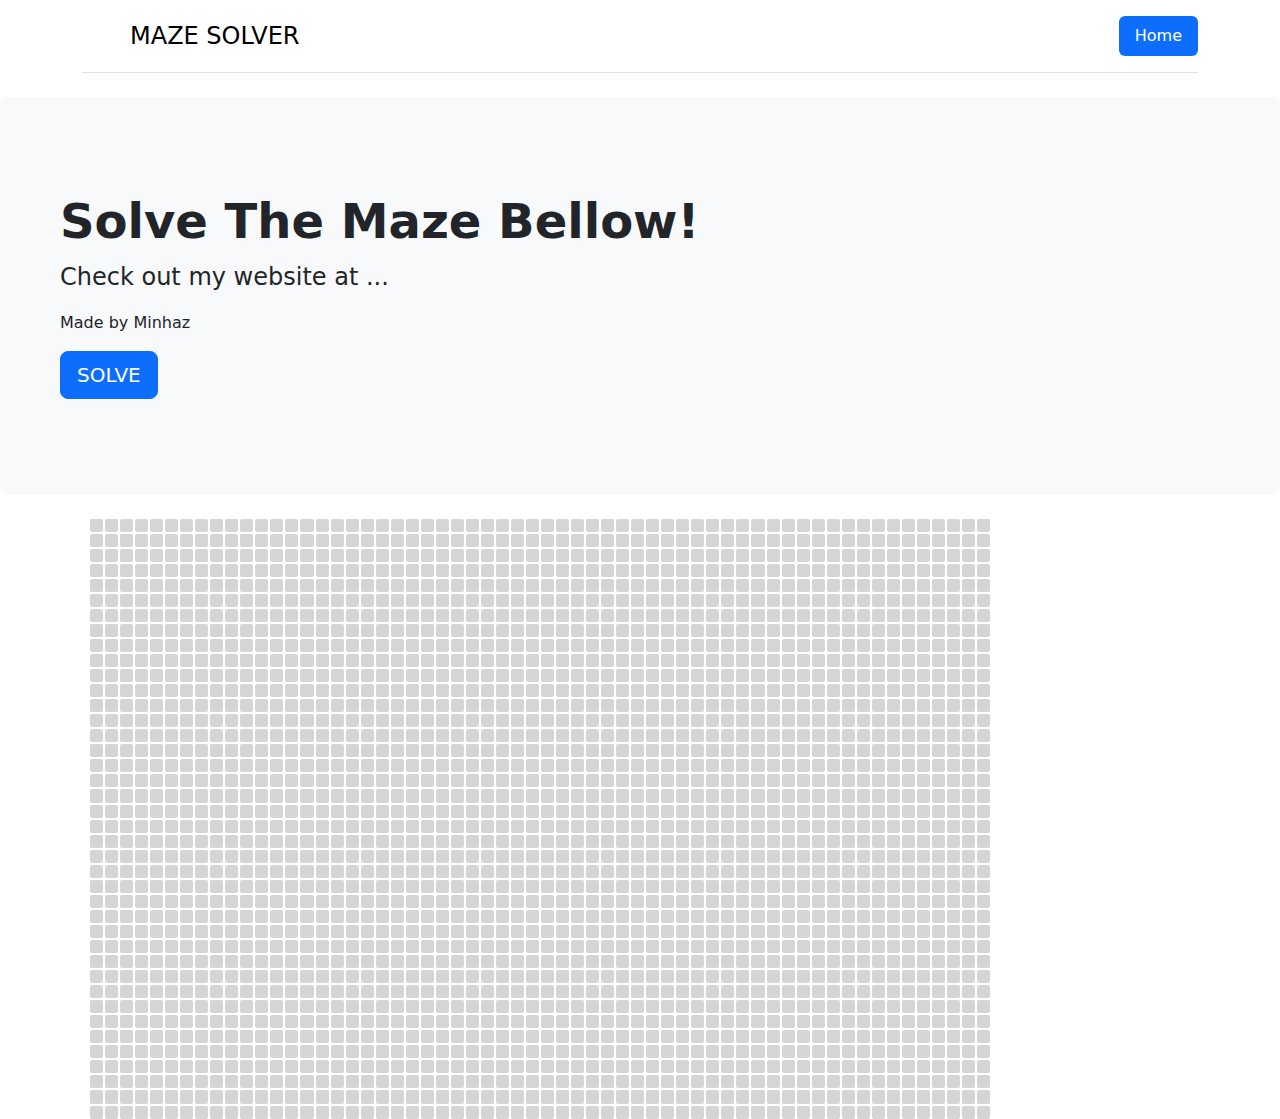
==== index.html @ d2d4ce14 "Add files via upload" ====
<!DOCTYPE html>
<html lang="en">
<head>
    <meta charset="UTF-8">
    <meta name="viewport" content="width=device-width, initial-scale=1.0">
    <title>Maze Solver</title>
    <link href="https://cdn.jsdelivr.net/npm/bootstrap@5.3.3/dist/css/bootstrap.min.css" rel="stylesheet" integrity="sha384-QWTKZyjpPEjISv5WaRU9OFeRpok6YctnYmDr5pNlyT2bRjXh0JMhjY6hW+ALEwIH" crossorigin="anonymous">
    <link rel="stylesheet" href="style.css">
</head>
<body>

    <div class="container">
        <header class="d-flex flex-wrap justify-content-center py-3 mb-4 border-bottom">
          <a href="/" class="d-flex align-items-center mb-3 mb-md-0 me-md-auto link-body-emphasis text-decoration-none">
            <svg class="bi me-2" width="40" height="32"><use xlink:href="#bootstrap"></use></svg>
            <span class="fs-4">MAZE SOLVER</span>
          </a>
    
          <ul class="nav nav-pills">
            <li class="nav-item"><a href="./homepage.html" class="nav-link active" aria-current="page">Home</a></li>
          </ul>
        </header>
      </div>
    
    
    <div>


    <div class="p-5 mb-4 bg-body-tertiary rounded-3">
        <div class="container-fluid py-5">
            <h1 class="display-5 fw-bold">Solve The Maze Bellow!</h1>
            <p class="col-md-8 fs-4">Check out my website at ...</p>
            <p>Made by Minhaz</p>
            <button class="btn btn-primary btn-lg solvemaze" type="button">SOLVE</button>
        </div>
        </div>

    </div>
    <div class="main_maze" style="width: 900px;height: 600px;background-color: rgb(255, 255, 255);margin-top: 1vh;">

    </div>
    

    <div class="container">
    </div>



    <script src="https://ajax.googleapis.com/ajax/libs/jquery/3.7.1/jquery.min.js"></script>
    <script src="https://cdn.jsdelivr.net/npm/@popperjs/core@2.11.8/dist/umd/popper.min.js" integrity="sha384-I7E8VVD/ismYTF4hNIPjVp/Zjvgyol6VFvRkX/vR+Vc4jQkC+hVqc2pM8ODewa9r" crossorigin="anonymous"></script>
    <script src="https://cdn.jsdelivr.net/npm/bootstrap@5.3.3/dist/js/bootstrap.min.js" integrity="sha384-0pUGZvbkm6XF6gxjEnlmuGrJXVbNuzT9qBBavbLwCsOGabYfZo0T0to5eqruptLy" crossorigin="anonymous"></script>
    <script src="index.js"></script>
</body>
</html>
---- style.css ----
.main_maze{
    display: grid;
    gap: 2px;
    margin-left: 10vh;

    grid-template-columns: repeat(60,1fr);
    grid-template-rows: repeat(40,1fr);
}

.divhere{
    background-color: rgb(213, 213, 213);
    border-radius: 2px;
}

.active{
    background-color: rgb(0, 0, 0);
}

.pathhere{
    background-color: rgb(96, 234, 255);
}
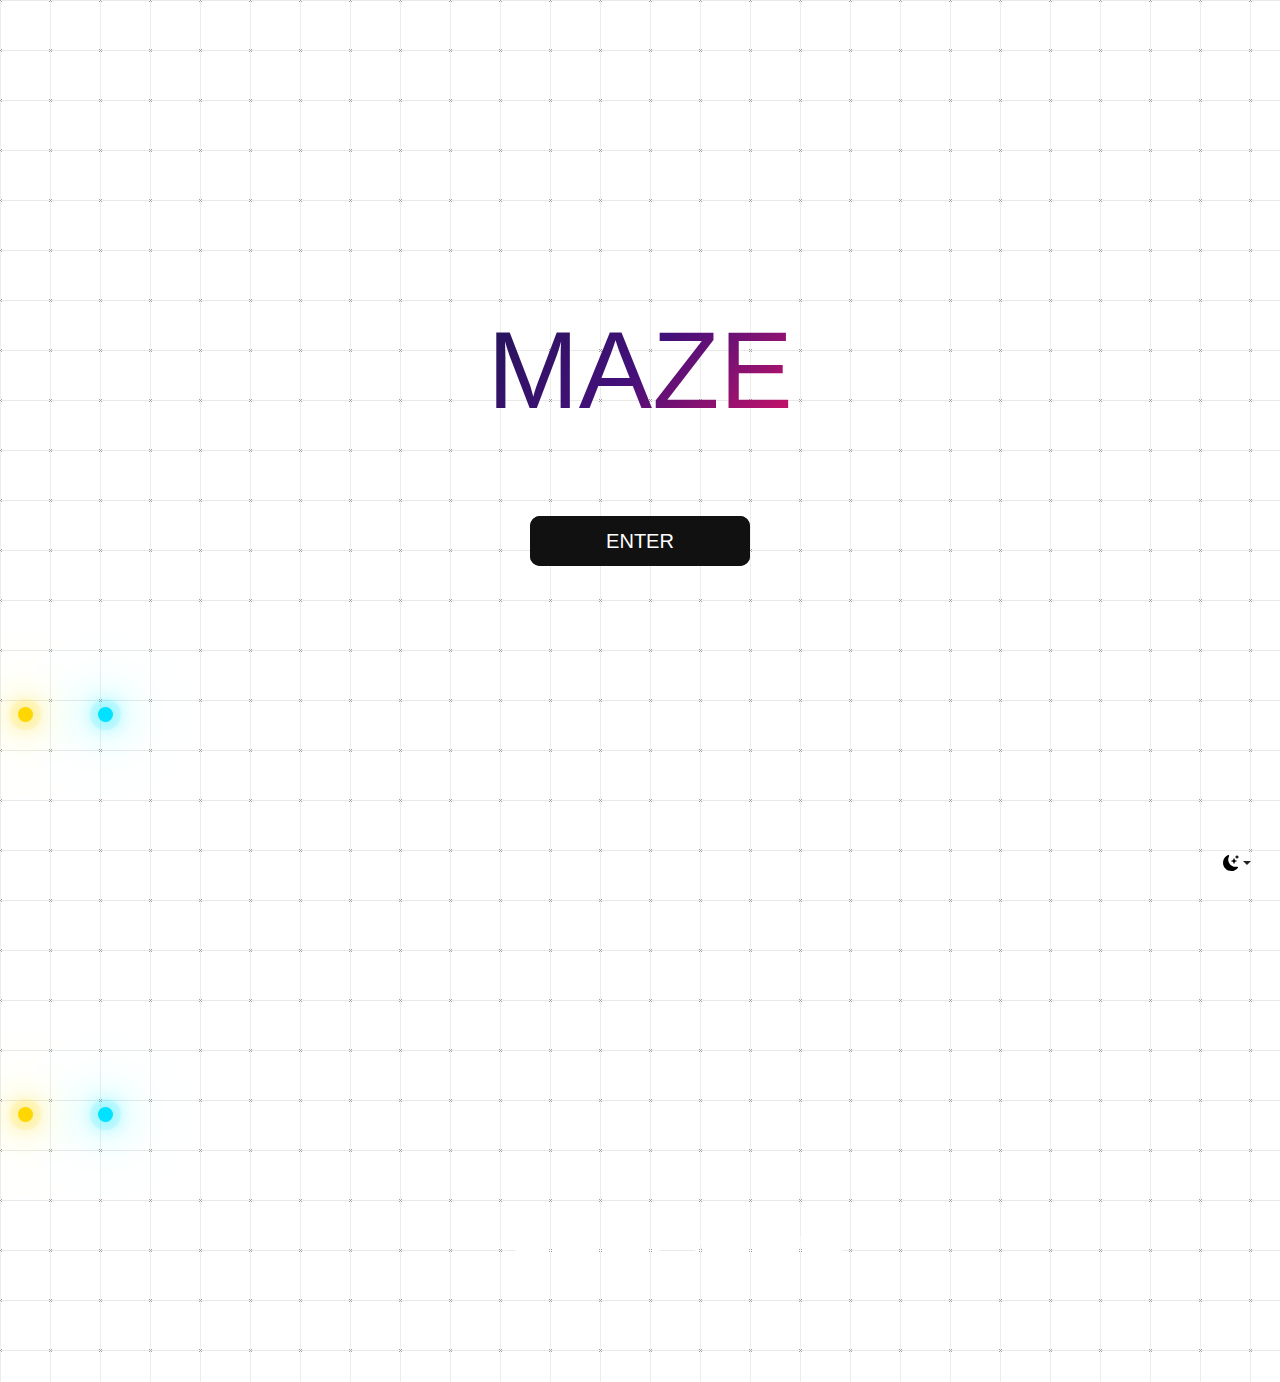
==== commit cbb143df: "Add files via upload" ====
--- a/index.html
+++ b/index.html
@@ -3,52 +3,434 @@
 <head>
     <meta charset="UTF-8">
     <meta name="viewport" content="width=device-width, initial-scale=1.0">
-    <title>Maze Solver</title>
-    <link href="https://cdn.jsdelivr.net/npm/bootstrap@5.3.3/dist/css/bootstrap.min.css" rel="stylesheet" integrity="sha384-QWTKZyjpPEjISv5WaRU9OFeRpok6YctnYmDr5pNlyT2bRjXh0JMhjY6hW+ALEwIH" crossorigin="anonymous">
+    <title>Document</title><link href="https://cdn.jsdelivr.net/npm/bootstrap@5.3.3/dist/css/bootstrap.min.css" rel="stylesheet" integrity="sha384-QWTKZyjpPEjISv5WaRU9OFeRpok6YctnYmDr5pNlyT2bRjXh0JMhjY6hW+ALEwIH" crossorigin="anonymous">
     <link rel="stylesheet" href="style.css">
+
+    <style>
+
+        
+
+        .glow-on-hover {
+            width: 220px;
+            height: 50px;
+            border: none;
+            outline: none;
+            color: #fff;
+            background: #111;
+            cursor: pointer;
+            position: relative;
+            z-index: 0;
+            border-radius: 10px;
+        }
+
+        .glow-on-hover:before {
+            content: '';
+            background: linear-gradient(45deg, #ff0000, #ff7300, #fffb00, #48ff00, #00ffd5, #002bff, #7a00ff, #ff00c8, #ff0000);
+            position: absolute;
+            top: -2px;
+            left:-2px;
+            background-size: 400%;
+            z-index: -1;
+            filter: blur(5px);
+            width: calc(100% + 4px);
+            height: calc(100% + 4px);
+            animation: glowing 20s linear infinite;
+            opacity: 0;
+            transition: opacity .3s ease-in-out;
+            border-radius: 10px;
+        }
+
+        .glow-on-hover:active {
+            color: #000
+        }
+
+        .glow-on-hover:active:after {
+            background: transparent;
+        }
+
+        .glow-on-hover:hover:before {
+            opacity: 1;
+        }
+
+        .glow-on-hover:after {
+            z-index: -1;
+            content: '';
+            position: absolute;
+            width: 100%;
+            height: 100%;
+            background: #111;
+            left: 0;
+            top: 0;
+            border-radius: 10px;
+        }
+
+        @keyframes glowing {
+            0% { background-position: 0 0; }
+            50% { background-position: 400% 0; }
+            100% { background-position: 0 0; }
+        }
+
+        .animate-charcter
+        {
+        text-transform: uppercase;
+        background-image: linear-gradient(
+            -225deg,
+            #231557 0%,
+            #44107a 29%,
+            #ff1361 67%,
+            #fff800 100%
+        );
+        background-size: auto auto;
+        background-clip: border-box;
+        background-size: 200% auto;
+        color: #fff;
+        background-clip: text;
+        text-fill-color: transparent;
+        -webkit-background-clip: text;
+        -webkit-text-fill-color: transparent;
+        animation: textclip 2s linear infinite;
+        display: inline-block;
+            font-size: 190px;
+        }
+
+        @keyframes textclip {
+        to {
+            background-position: 200% center;
+        }
+        }
+        /* ------------------ */
+
+   
+        * {
+        margin: 0;
+        padding: 0;
+        }
+
+        body {
+        display: flex; 
+        justify-content: center;
+        align-items: center;
+        width: 100%;
+        min-height: 100vh;
+        background: #000;
+        overflow: hidden;
+        }
+
+        .glowing {
+        position: relative;
+        min-width: 700px;
+        height: 550px;
+        margin: -150px;
+        transform-origin: right;
+        animation: colorChange 5s linear infinite;
+        }
+
+        .glowing:nth-child(even) {
+        transform-origin: left;
+        }
+
+        @keyframes colorChange {
+        0% {
+            filter: hue-rotate(0deg);
+            transform: rotate(0deg);
+        }
+        100% {
+            filter: hue-rotate(360deg);
+            transform: rotate(360deg);
+        }
+        }
+
+        .glowing span {
+        position: absolute;
+        top: calc(80px * var(--i));
+        left: calc(80px * var(--i));
+        bottom: calc(80px * var(--i));
+        right: calc(80px * var(--i));
+        }
+
+        .glowing span::before {
+        content: "";
+        position: absolute;
+        top: 50%;
+        left: -8px;
+        width: 15px;
+        height: 15px;
+        background: #f00;
+        border-radius: 50%;
+        }
+
+        .glowing span:nth-child(3n + 1)::before {
+        background: rgba(134,255,0,1);
+        box-shadow: 0 0 20px rgba(134,255,0,1),
+            0 0 40px rgba(134,255,0,1),
+            0 0 60px rgba(134,255,0,1),
+            0 0 80px rgba(134,255,0,1),
+            0 0 0 8px rgba(134,255,0,.1);
+        }
+
+        .glowing span:nth-child(3n + 2)::before {
+        background: rgba(255,214,0,1);
+        box-shadow: 0 0 20px rgba(255,214,0,1),
+            0 0 40px rgba(255,214,0,1),
+            0 0 60px rgba(255,214,0,1),
+            0 0 80px rgba(255,214,0,1),
+            0 0 0 8px rgba(255,214,0,.1);
+        }
+
+        .glowing span:nth-child(3n + 3)::before {
+        background: rgba(0,226,255,1);
+        box-shadow: 0 0 20px rgba(0,226,255,1),
+            0 0 40px rgba(0,226,255,1),
+            0 0 60px rgba(0,226,255,1),
+            0 0 80px rgba(0,226,255,1),
+            0 0 0 8px rgba(0,226,255,.1);
+        }
+
+        .glowing span:nth-child(3n + 5) {
+        animation: animate 10s alternate infinite;
+        }
+
+        .glowing span:nth-child(3n + 10) {
+        animation: animate-reverse 3s alternate infinite;
+        }
+
+        .glowing span:nth-child(3n + 3) {
+        animation: animate 8s alternate infinite; 
+        }
+
+        @keyframes animate {
+        0% {
+            transform: rotate(180deg);
+        }
+        5% {
+            transform: rotate(0deg);
+        }
+
+
+
+
+
+
+
+
+
+
+
+
+        
+        10% {
+            transform: rotate(360deg);
+        }
+        }
+
+        @keyframes animate-reverse {
+        0% {
+            transform: rotate(360deg);
+        }
+        
+        5% {
+            transform: rotate(180deg);
+        }
+        
+        10% {
+            transform: rotate(0deg);
+        }
+        }
+
+        /* ------------------------------ */
+
+        @import url(https://fonts.googleapis.com/css?family=Exo:100);
+        @-webkit-keyframes bg-scrolling-reverse {
+        100% {
+            background-position: 50px 50px;
+        }
+        }
+        @-moz-keyframes bg-scrolling-reverse {
+        100% {
+            background-position: 50px 50px;
+        }
+        }
+        @-o-keyframes bg-scrolling-reverse {
+        100% {
+            background-position: 50px 50px;
+        }
+        }
+        @keyframes bg-scrolling-reverse {
+        100% {
+            background-position: 50px 50px;
+        }
+        }
+        @-webkit-keyframes bg-scrolling {
+        0% {
+            background-position: 50px 50px;
+        }
+        }
+        @-moz-keyframes bg-scrolling {
+        0% {
+            background-position: 50px 50px;
+        }
+        }
+        @-o-keyframes bg-scrolling {
+        0% {
+            background-position: 50px 50px;
+        }
+        }
+        @keyframes bg-scrolling {
+        0% {
+            background-position: 50px 50px;
+        }
+        }
+        /* Main styles */
+
+        body {
+            margin-top: 13.5rem;
+            color: #ffffff;
+            font: 400 16px/1.5 exo, ubuntu, "segoe ui", helvetica, arial, sans-serif;
+            text-align: center;
+            /* img size is 50x50 */
+            background: url("[data-uri]") repeat 0 0;
+            -webkit-animation: bg-scrolling-reverse 1.0s infinite;
+            /* Safari 4+ */
+            -moz-animation: bg-scrolling-reverse 1.0s infinite;
+            /* Fx 5+ */
+            -o-animation: bg-scrolling-reverse 1.0s infinite;
+            /* Opera 12+ */
+            animation: bg-scrolling-reverse 1.0s infinite;
+            /* IE 10+ */
+            -webkit-animation-timing-function: linear;
+            -moz-animation-timing-function: linear;
+            -o-animation-timing-function: linear;
+            animation-timing-function: linear;
+            /* } */
+            /* body::before { */
+            /* content: "INFINITY"; */
+            /* font-size: 8rem; */
+            /* font-weight: 100; */
+            /* font-style: normal; */
+            }
+
+       
+
+    </style>
 </head>
+
 <body>
-
-    <div class="container">
-        <header class="d-flex flex-wrap justify-content-center py-3 mb-4 border-bottom">
-          <a href="/" class="d-flex align-items-center mb-3 mb-md-0 me-md-auto link-body-emphasis text-decoration-none">
-            <svg class="bi me-2" width="40" height="32"><use xlink:href="#bootstrap"></use></svg>
-            <span class="fs-4">MAZE SOLVER</span>
-          </a>
+    <div class="bg"></div>
+   
+    <body class="d-flex h-100 text-center">
+
+      
+        <svg xmlns="http://www.w3.org/2000/svg" class="d-none">
+          <symbol id="check2" viewBox="0 0 16 16">
+            <path d="M13.854 3.646a.5.5 0 0 1 0 .708l-7 7a.5.5 0 0 1-.708 0l-3.5-3.5a.5.5 0 1 1 .708-.708L6.5 10.293l6.646-6.647a.5.5 0 0 1 .708 0z"></path>
+          </symbol>
+          <symbol id="circle-half" viewBox="0 0 16 16">
+            <path d="M8 15A7 7 0 1 0 8 1v14zm0 1A8 8 0 1 1 8 0a8 8 0 0 1 0 16z"></path>
+          </symbol>
+          <symbol id="moon-stars-fill" viewBox="0 0 16 16">
+            <path d="M6 .278a.768.768 0 0 1 .08.858 7.208 7.208 0 0 0-.878 3.46c0 4.021 3.278 7.277 7.318 7.277.527 0 1.04-.055 1.533-.16a.787.787 0 0 1 .81.316.733.733 0 0 1-.031.893A8.349 8.349 0 0 1 8.344 16C3.734 16 0 12.286 0 7.71 0 4.266 2.114 1.312 5.124.06A.752.752 0 0 1 6 .278z"></path>
+            <path d="M10.794 3.148a.217.217 0 0 1 .412 0l.387 1.162c.173.518.579.924 1.097 1.097l1.162.387a.217.217 0 0 1 0 .412l-1.162.387a1.734 1.734 0 0 0-1.097 1.097l-.387 1.162a.217.217 0 0 1-.412 0l-.387-1.162A1.734 1.734 0 0 0 9.31 6.593l-1.162-.387a.217.217 0 0 1 0-.412l1.162-.387a1.734 1.734 0 0 0 1.097-1.097l.387-1.162zM13.863.099a.145.145 0 0 1 .274 0l.258.774c.115.346.386.617.732.732l.774.258a.145.145 0 0 1 0 .274l-.774.258a1.156 1.156 0 0 0-.732.732l-.258.774a.145.145 0 0 1-.274 0l-.258-.774a1.156 1.156 0 0 0-.732-.732l-.774-.258a.145.145 0 0 1 0-.274l.774-.258c.346-.115.617-.386.732-.732L13.863.1z"></path>
+          </symbol>
+          <symbol id="sun-fill" viewBox="0 0 16 16">
+            <path d="M8 12a4 4 0 1 0 0-8 4 4 0 0 0 0 8zM8 0a.5.5 0 0 1 .5.5v2a.5.5 0 0 1-1 0v-2A.5.5 0 0 1 8 0zm0 13a.5.5 0 0 1 .5.5v2a.5.5 0 0 1-1 0v-2A.5.5 0 0 1 8 13zm8-5a.5.5 0 0 1-.5.5h-2a.5.5 0 0 1 0-1h2a.5.5 0 0 1 .5.5zM3 8a.5.5 0 0 1-.5.5h-2a.5.5 0 0 1 0-1h2A.5.5 0 0 1 3 8zm10.657-5.657a.5.5 0 0 1 0 .707l-1.414 1.415a.5.5 0 1 1-.707-.708l1.414-1.414a.5.5 0 0 1 .707 0zm-9.193 9.193a.5.5 0 0 1 0 .707L3.05 13.657a.5.5 0 0 1-.707-.707l1.414-1.414a.5.5 0 0 1 .707 0zm9.193 2.121a.5.5 0 0 1-.707 0l-1.414-1.414a.5.5 0 0 1 .707-.707l1.414 1.414a.5.5 0 0 1 0 .707zM4.464 4.465a.5.5 0 0 1-.707 0L2.343 3.05a.5.5 0 1 1 .707-.707l1.414 1.414a.5.5 0 0 1 0 .708z"></path>
+          </symbol>
+        </svg>
+        
+        
+     
+        
     
-          <ul class="nav nav-pills">
-            <li class="nav-item"><a href="./homepage.html" class="nav-link active" aria-current="page">Home</a></li>
+          
+        <div class="dropdown position-fixed bottom-0 end-0 mb-3 me-3 bd-mode-toggle">
+          <button class="btn btn-bd-primary py-2 dropdown-toggle d-flex align-items-center" id="bd-theme" type="button" aria-expanded="false" data-bs-toggle="dropdown" aria-label="Toggle theme (dark)">
+            <svg class="bi my-1 theme-icon-active" width="1em" height="1em"><use href="#moon-stars-fill"></use></svg>
+            <span class="visually-hidden" id="bd-theme-text">Toggle theme</span>
+          </button>
+          <ul class="dropdown-menu dropdown-menu-end shadow" aria-labelledby="bd-theme-text">
+            <li>
+              <button type="button" class="dropdown-item d-flex align-items-center" data-bs-theme-value="light" aria-pressed="false">
+                <svg class="bi me-2 opacity-50" width="1em" height="1em"><use href="#sun-fill"></use></svg>
+                Light
+                <svg class="bi ms-auto d-none" width="1em" height="1em"><use href="#check2"></use></svg>
+              </button>
+            </li>
+            <li>
+              <button type="button" class="dropdown-item d-flex align-items-center active" data-bs-theme-value="dark" aria-pressed="true">
+                <svg class="bi me-2 opacity-50" width="1em" height="1em"><use href="#moon-stars-fill"></use></svg>
+                Dark
+                <svg class="bi ms-auto d-none" width="1em" height="1em"><use href="#check2"></use></svg>
+              </button>
+            </li>
+            <li>
+              <button type="button" class="dropdown-item d-flex align-items-center" data-bs-theme-value="auto" aria-pressed="false">
+                <svg class="bi me-2 opacity-50" width="1em" height="1em"><use href="#circle-half"></use></svg>
+                Auto
+                <svg class="bi ms-auto d-none" width="1em" height="1em"><use href="#check2"></use></svg>
+              </button>
+            </li>
           </ul>
-        </header>
-      </div>
+        </div>
     
+        
+        
+    <div class="cover-container d-flex w-100 h-100 p-3 mx-auto flex-column">
+      <header class="mb-auto">
+        <div>
+          <!--<h3 class="float-md-start mb-0">Cover</h3>-->
+          <!-- <nav class="nav nav-masthead justify-content-center float-md-end">
+            <a class="nav-link fw-bold py-1 px-0 active" aria-current="page" href="#">Home</a>
+            <a class="nav-link fw-bold py-1 px-0" href="#">Features</a>
+            <a class="nav-link fw-bold py-1 px-0" href="#">Contact</a>
+          </nav> -->
+        </div>
+      </header>
     
-    <div>
-
-
-    <div class="p-5 mb-4 bg-body-tertiary rounded-3">
-        <div class="container-fluid py-5">
-            <h1 class="display-5 fw-bold">Solve The Maze Bellow!</h1>
-            <p class="col-md-8 fs-4">Check out my website at ...</p>
-            <p>Made by Minhaz</p>
-            <button class="btn btn-primary btn-lg solvemaze" type="button">SOLVE</button>
-        </div>
-        </div>
-
+      <main class="px-3">
+        <br><br><br>
+        <div class="container">
+            <div class="row">
+              <div class="col-md-12 text-center">
+                <h1 style="font-size:110px;" class="animate-charcter"> MAZE</h3>
+              </div>
+            </div>
+          </div>
+<br><br><br>
+        <!-- <p class="lead">Cover is a one-page template for building simple and beautiful home pages. Download, edit the text, and add your own fullscreen background photo to make it your own.</p> -->
+        <p class="lead">
+            <a href="./mazepage.html"> <button class="glow-on-hover" type="button">ENTER</button></a>
+           
+        </p>
+
+          
+      </main>
+     <body>
+  
+       
+            
+      <footer class="mt-auto text-white-50">
+        <body>
+            <div class="glowing">
+                <span style="--i:1;"></span>
+                <span style="--i:2;"></span>
+                <span style="--i:3;"></span>
+              </div> 
+        </body>
+        <body>
+            <div class="glowing">
+                <span style="--i:1;"></span>
+                <span style="--i:2;"></span>
+                <span style="--i:3;"></span>
+              </div> 
+        </body>  
+
+        <p>Created by <a href="https://getbootstrap.com/" class="text-white">MinhazGithubProfile</a> and <a href="https://twitter.com/mdo" class="text-white">NaveenGithubProfile</a>.</p>
+      </footer>
     </div>
-    <div class="main_maze" style="width: 900px;height: 600px;background-color: rgb(255, 255, 255);margin-top: 1vh;">
-
-    </div>
+    <script src="/docs/5.3/dist/js/bootstrap.bundle.min.js" integrity="sha384-YvpcrYf0tY3lHB60NNkmXc5s9fDVZLESaAA55NDzOxhy9GkcIdslK1eN7N6jIeHz" crossorigin="anonymous"></script>
     
-
-    <div class="container">
-    </div>
-
-
-
-    <script src="https://ajax.googleapis.com/ajax/libs/jquery/3.7.1/jquery.min.js"></script>
-    <script src="https://cdn.jsdelivr.net/npm/@popperjs/core@2.11.8/dist/umd/popper.min.js" integrity="sha384-I7E8VVD/ismYTF4hNIPjVp/Zjvgyol6VFvRkX/vR+Vc4jQkC+hVqc2pM8ODewa9r" crossorigin="anonymous"></script>
-    <script src="https://cdn.jsdelivr.net/npm/bootstrap@5.3.3/dist/js/bootstrap.min.js" integrity="sha384-0pUGZvbkm6XF6gxjEnlmuGrJXVbNuzT9qBBavbLwCsOGabYfZo0T0to5eqruptLy" crossorigin="anonymous"></script>
-    <script src="index.js"></script>
+        
+    
+
+  </body>
 </body>
 </html>